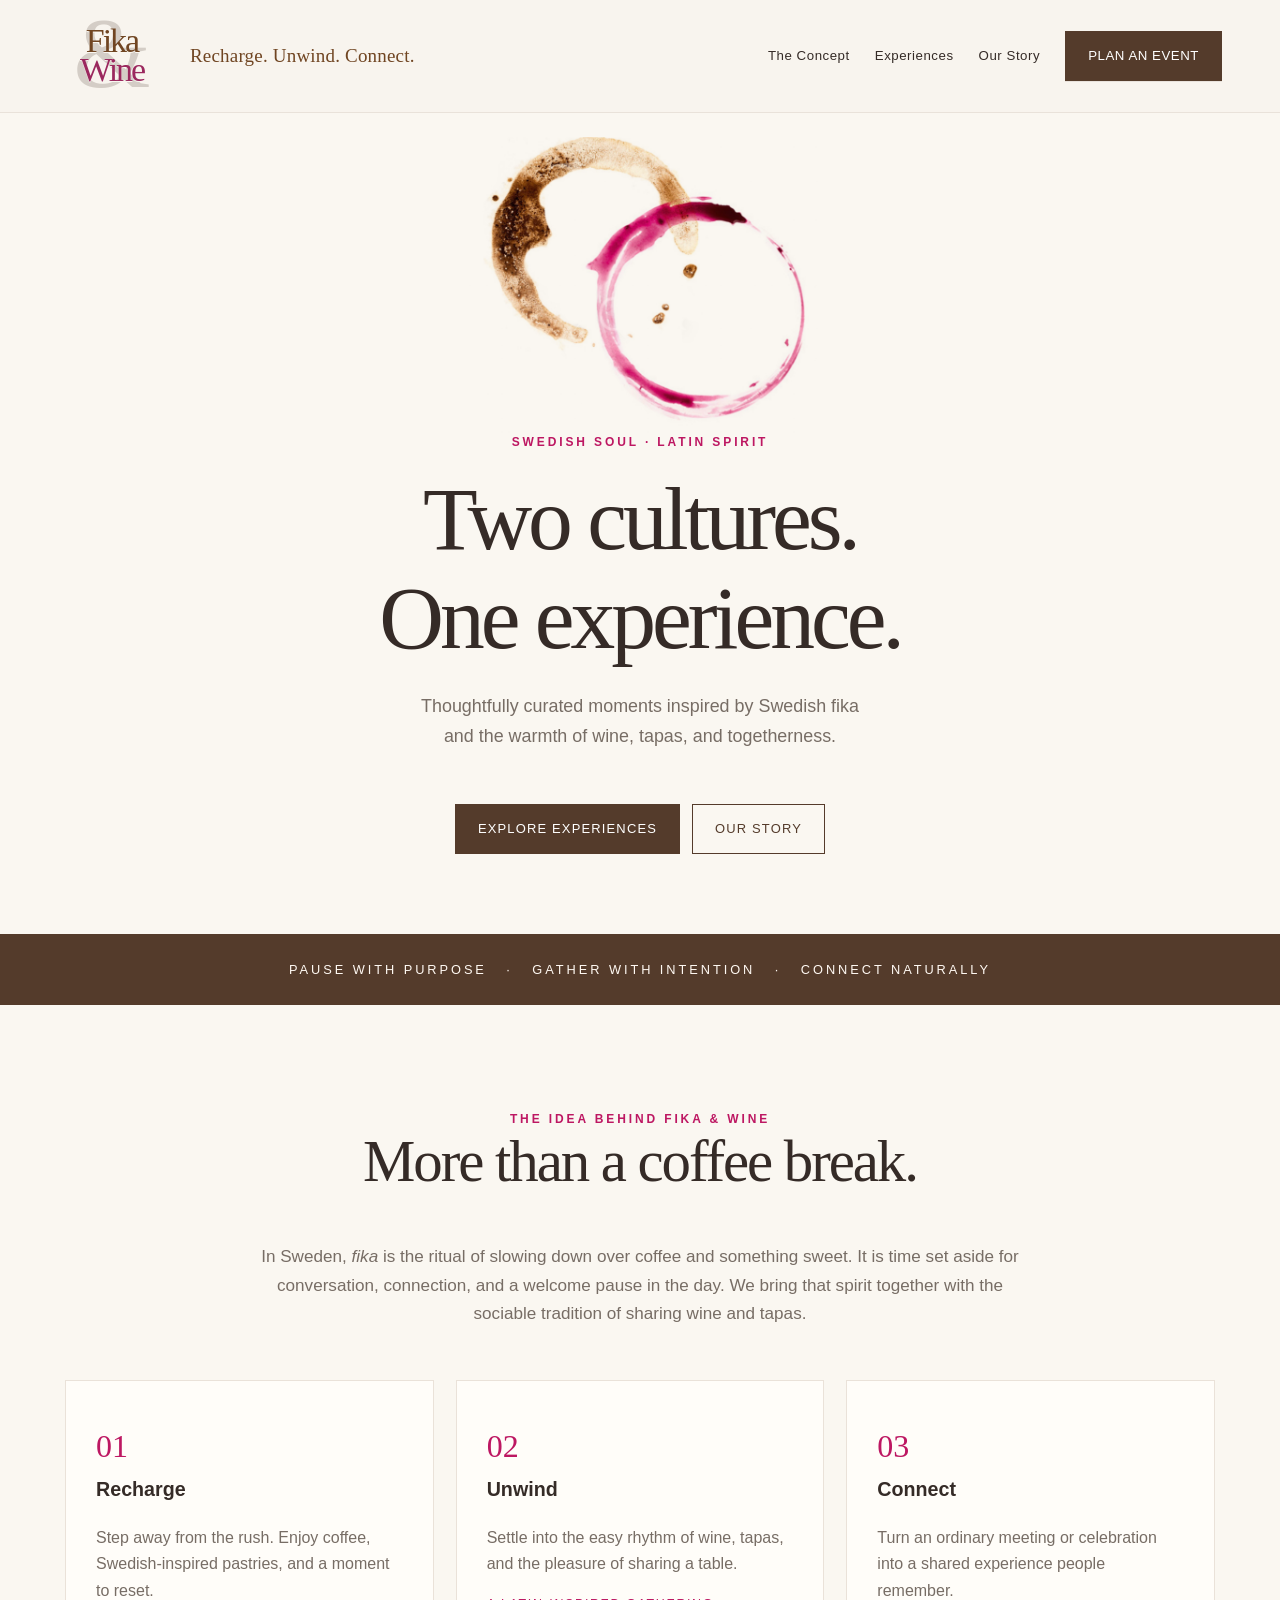
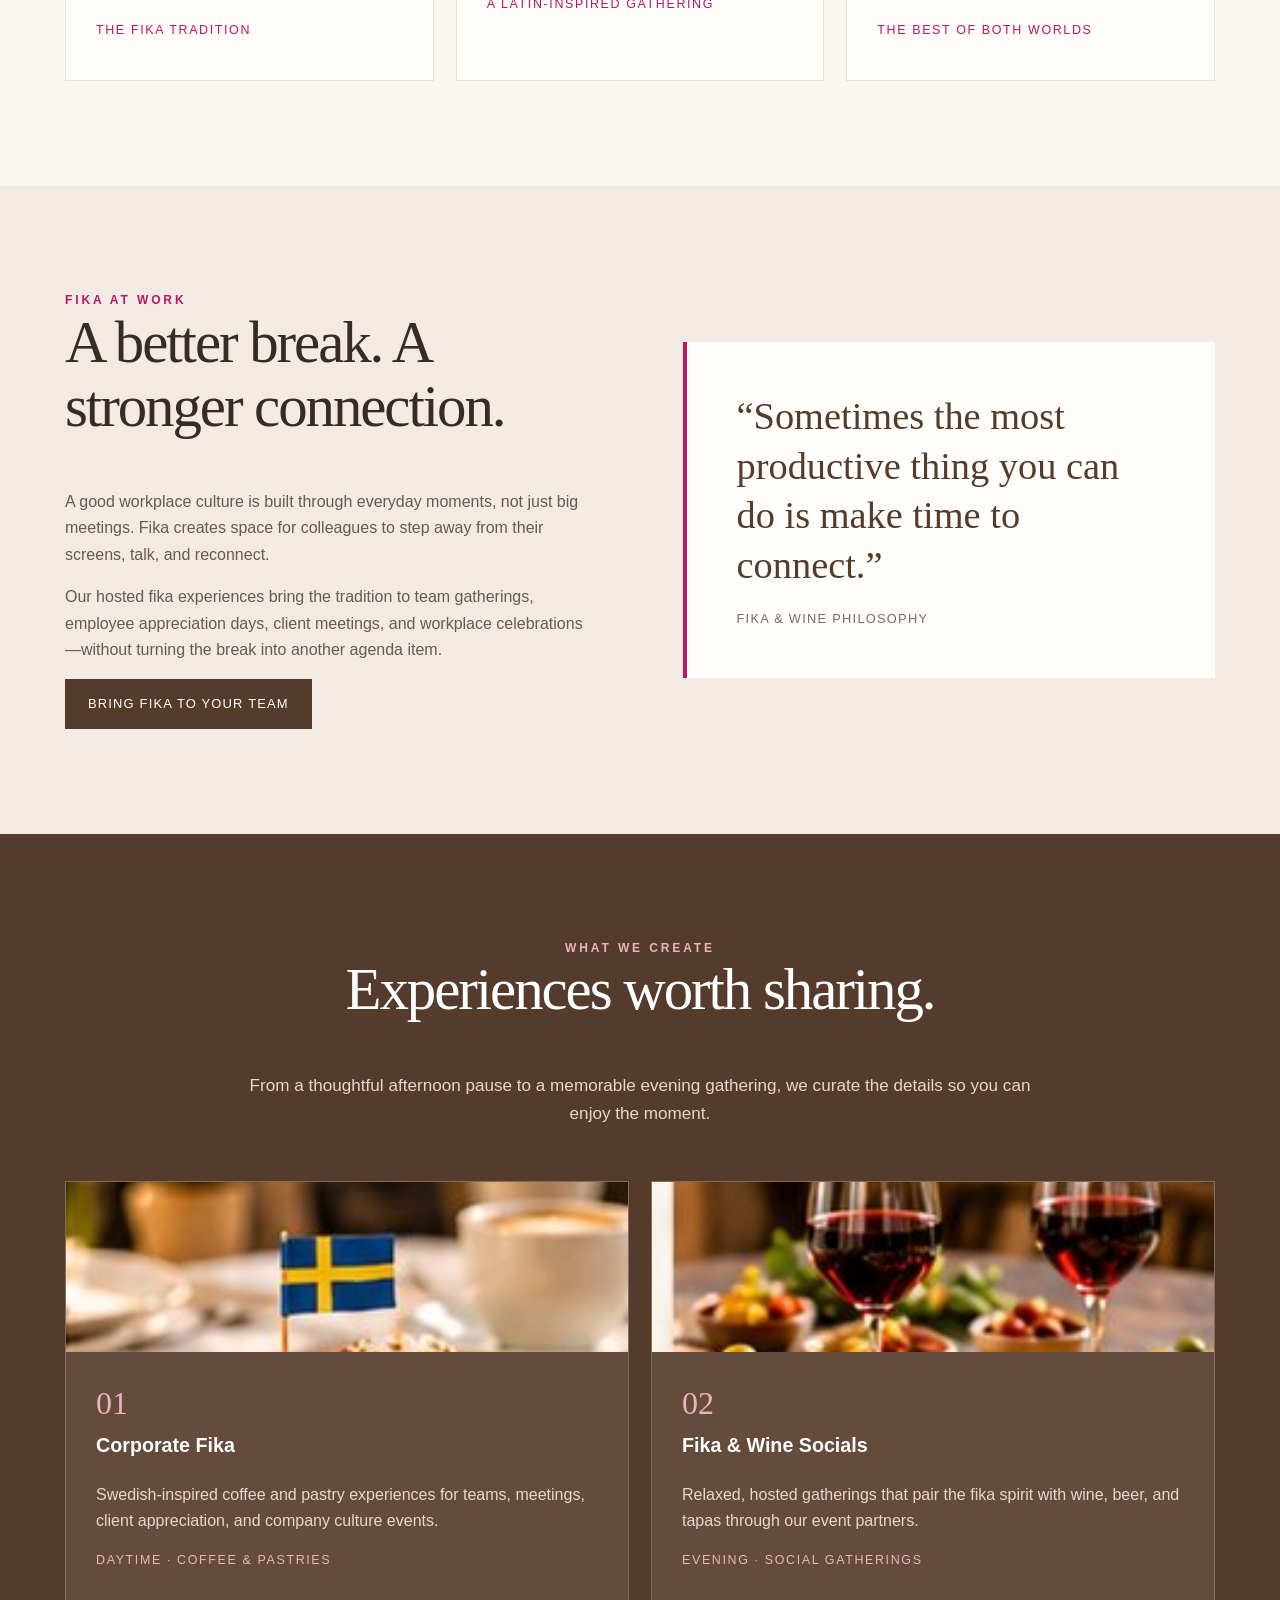
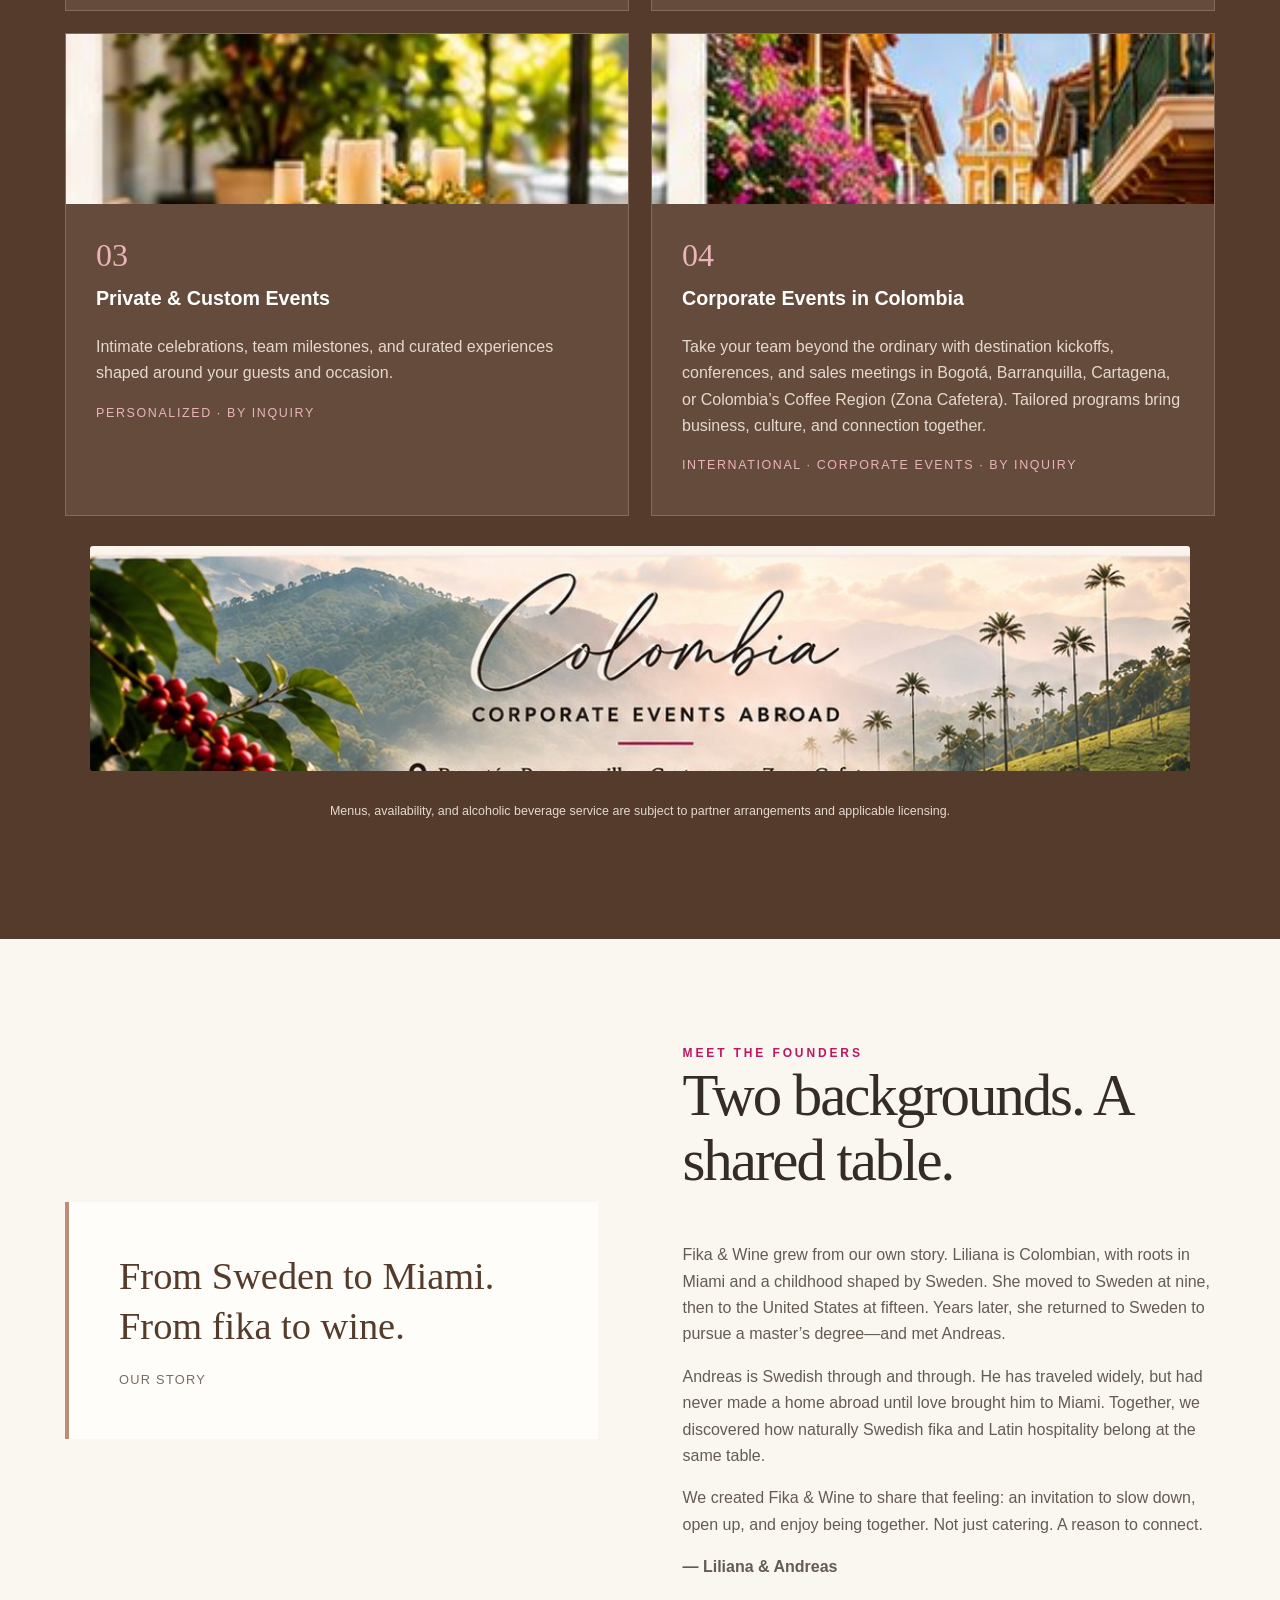
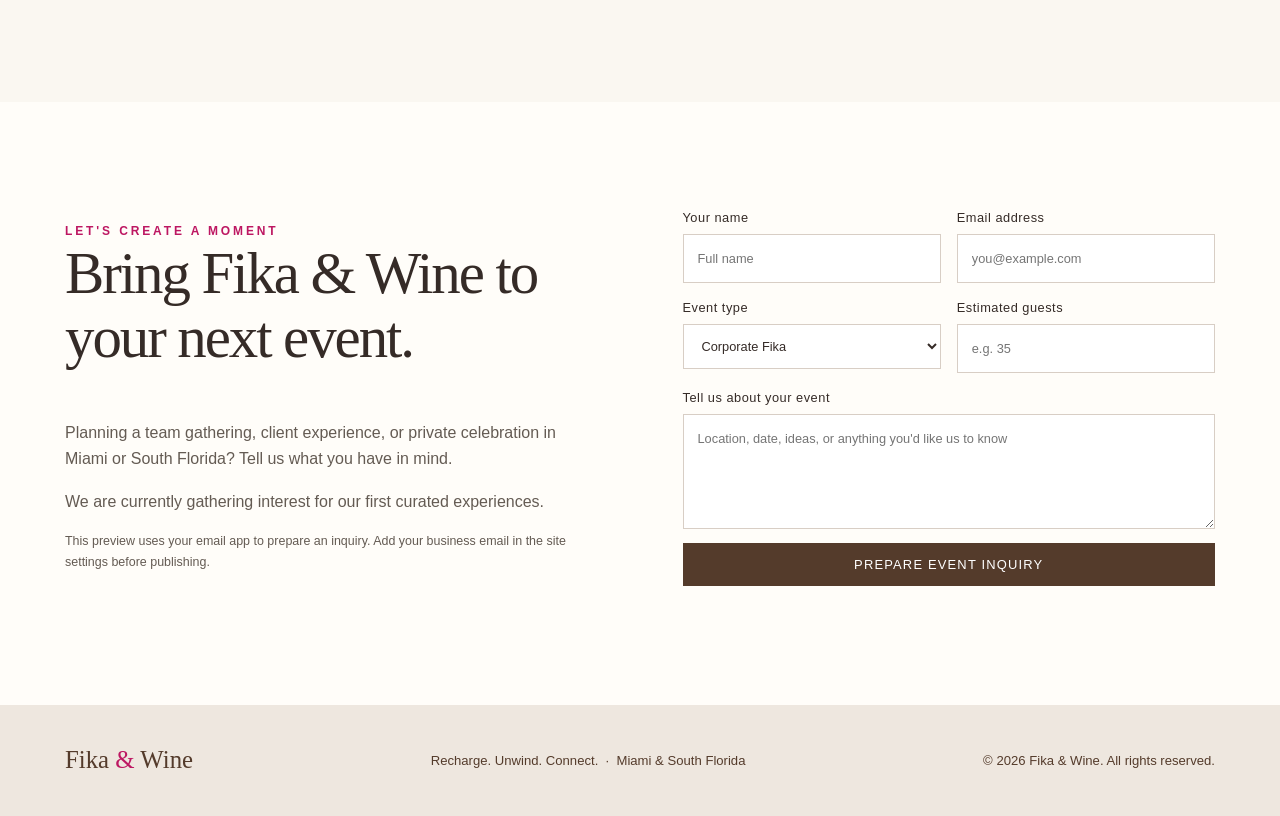
==== Fika_and_Wine.html @ 6bd0e17d "Original single-file pages as received index.html and Fika_and_Wine.html with CSS, JS and images emb" ====
<!DOCTYPE html>

<html lang="en"><head><meta charset="utf-8"/><meta content="width=device-width,initial-scale=1" name="viewport"/><meta content="Fika &amp; Wine creates Swedish-inspired fika breaks and wine &amp; tapas experiences for corporate and private events in South Florida." name="description"/><title>Fika &amp; Wine | Recharge. Unwind. Connect.</title><style>
:root{--cream:#faf7f1;--paper:#fffdf9;--brown:#543b2b;--ink:#352b27;--rose:#b44e69;--blush:#f3e4e1;--muted:#776d65}*{box-sizing:border-box}html{scroll-behavior:smooth;scroll-padding-top:105px}body{margin:0;background:var(--cream);color:var(--ink);font-family:Arial,Helvetica,sans-serif;line-height:1.65}h1,h2,h3,p{margin-top:0}h1,h2{font-family:Georgia,'Times New Roman',serif;font-weight:400;line-height:1.1}h1{font-size:clamp(3.2rem,7vw,6.5rem);letter-spacing:-.045em}h2{font-size:clamp(2.3rem,4.6vw,4rem);letter-spacing:-.035em}h3{font-size:1.23rem}a{color:inherit}header{position:sticky;top:0;z-index:20;background:rgba(250,247,241,.96);border-bottom:1px solid #e9e2da;backdrop-filter:blur(14px)}.nav{max-width:1220px;margin:auto;display:flex;align-items:center;justify-content:space-between;padding:16px 28px;gap:20px}.brand{font-family:Georgia,serif;font-size:1.55rem;text-decoration:none;color:var(--brown);white-space:nowrap}.brand span{color:var(--rose)}.brand img{display:block;width:180px;height:auto;max-height:80px;object-fit:contain}.links{display:flex;align-items:center;gap:25px}.links a{text-decoration:none;font-size:.83rem;letter-spacing:.04em}.btn{display:inline-block;background:var(--brown);color:white!important;padding:13px 22px;border:1px solid var(--brown);text-decoration:none;font-size:.81rem;letter-spacing:.09em;text-transform:uppercase;cursor:pointer}.btn:hover{background:var(--rose);border-color:var(--rose)}.btn.light{background:transparent;color:var(--brown)!important}.hero{max-width:1220px;min-height:660px;margin:auto;padding:65px 28px 80px;display:grid;grid-template-columns:1.06fr .94fr;align-items:center;gap:28px}.eyebrow{font-size:.75rem;letter-spacing:.24em;text-transform:uppercase;color:var(--rose);font-weight:700}.hero h1{margin:18px 0 25px}.hero p{max-width:460px;font-size:1.12rem;color:var(--muted)}.hero-actions{display:flex;gap:12px;flex-wrap:wrap;margin-top:35px}.art{position:relative;min-height:490px;display:flex;align-items:center;justify-content:center}.art:before{content:'';position:absolute;width:85%;height:84%;background:#f3ebe3;border-radius:48% 52% 49% 51%;transform:rotate(-13deg)}.art img{position:relative;width:100%;max-width:520px;height:auto;object-fit:contain;mix-blend-mode:multiply}.art-label{position:absolute;right:0;bottom:12px;background:var(--paper);padding:16px 25px;font-family:Georgia,serif;font-size:1.1rem;color:var(--brown);box-shadow:0 12px 35px #44332212}.strip{text-align:center;background:var(--brown);color:#fff9f3;padding:25px 20px;letter-spacing:.23em;text-transform:uppercase;font-size:.8rem}.section{padding:105px 28px}.container{max-width:1150px;margin:auto}.intro{text-align:center;max-width:790px;margin:0 auto 52px}.intro p{color:var(--muted);font-size:1.07rem}.grid3{display:grid;grid-template-columns:repeat(3,1fr);gap:22px}.card{background:var(--paper);padding:39px 30px;border:1px solid #eae2d9;min-height:300px}.number{font-family:Georgia,serif;color:var(--rose);font-size:2rem}.card p{color:var(--muted)}.card .small{font-size:.78rem;letter-spacing:.13em;text-transform:uppercase;color:var(--rose)}.soft{background:#f2eae3}.split{display:grid;grid-template-columns:1fr 1fr;gap:85px;align-items:center}.quote{background:var(--paper);border-left:4px solid var(--rose);padding:50px;font-family:Georgia,serif;font-size:clamp(1.6rem,3vw,2.5rem);line-height:1.3;color:var(--brown)}.quote small{display:block;font-family:Arial,sans-serif;font-size:.8rem;letter-spacing:.1em;text-transform:uppercase;color:var(--muted);margin-top:20px}.story p,.split p{color:#645b53}.experience{background:var(--brown);color:white}.experience .intro p{color:#e5d9cf}.experience .card{background:#654b3c;border-color:#856b5c;color:white}.experience .card p{color:#e5d9cf}.experience .number{color:#e9b4bb}.experience .small{color:#e9b4bb}.contact{background:var(--paper)}form{display:grid;gap:14px}label{font-size:.8rem;letter-spacing:.04em}input,select,textarea{display:block;width:100%;margin-top:6px;padding:13px 14px;border:1px solid #d8cec5;background:#fff;font:inherit;color:var(--ink)}textarea{min-height:115px;resize:vertical}.fields{display:grid;grid-template-columns:1fr 1fr;gap:16px}.note{font-size:.78rem;color:var(--muted)}footer{background:#eee7df;padding:35px 28px;color:var(--brown)}.foot{max-width:1150px;margin:auto;display:flex;justify-content:space-between;gap:20px;flex-wrap:wrap;align-items:center}footer p{margin:0;font-size:.82rem}#menu{display:none}@media(max-width:850px){.hero,.split{grid-template-columns:1fr}.hero{padding-top:55px}.art{min-height:320px}.art img{max-width:410px}.grid3{grid-template-columns:1fr}.links{display:none;position:absolute;left:0;right:0;top:100%;background:var(--cream);padding:24px;flex-direction:column;align-items:flex-start}.links.show{display:flex}#menu{display:block;background:none;border:0;font-size:1.4rem;color:var(--brown)}.section{padding:70px 24px}.split{gap:35px}.fields{grid-template-columns:1fr}.quote{padding:32px}.art-label{right:8px}}

:root{--rose:#bd1762;--blush:#f8e8ee}
.brand-name{font-family:Georgia,serif;font-size:clamp(1.25rem,2.2vw,1.65rem);font-weight:600;letter-spacing:-.03em;color:#5b3925}
.brand-amp{color:#bd1762}
.art{overflow:visible;min-height:0;padding:24px 0 42px}
.art:before{background:#f6eee7;opacity:.5;width:88%;height:75%}
.art img{width:100%;max-width:480px;height:auto;display:block;object-fit:contain;mix-blend-mode:multiply}
.art-label{bottom:0;right:4px}
.hero{overflow:visible}
@media(max-width:850px){.art{min-height:0;padding:20px 10px 55px}.art img{width:100%;max-width:420px}.art-label{bottom:5px}.hero{min-height:0}}

/* Logo artwork: always show the entire image, including its bottom edge. */
.hero .art{display:flex;flex-direction:column;align-items:center;justify-content:center;min-height:0;padding:18px 12px 25px;overflow:visible;gap:18px}
.hero .art::before{display:none}
.hero .art img{display:block;position:static;width:100%;max-width:480px;height:auto;max-height:none;object-fit:contain;object-position:center;mix-blend-mode:normal;flex-shrink:0}
.hero .art-label{position:static;right:auto;bottom:auto;align-self:center;box-shadow:none;background:transparent;padding:0 12px;text-align:center;max-width:100%}
@media(max-width:850px){.hero .art{padding:15px 6px 28px;gap:12px}.hero .art img{max-width:100%;height:auto}.hero{padding-bottom:50px}}

/* Header logo: text-based, always visible, never cropped */
.nav{min-height:98px}
a.brand{display:inline-flex;align-items:center;flex-shrink:0;line-height:1;overflow:visible}
.brand-mark{position:relative;display:flex;flex-direction:column;align-items:center;justify-content:center;width:125px;height:76px;isolation:isolate}
.brand .brand-big-amp{position:absolute;inset:-15px 0 auto;text-align:center;font:normal 99px/1 Georgia,serif;color:#c7c1b9;opacity:.7;z-index:-1}
.brand .brand-line{display:block;font:normal 35px/.84 Georgia,'Times New Roman',serif;letter-spacing:-.06em;text-shadow:0 1px 0 #faf7f1}
.brand .brand-fika{color:#694321}
.brand .brand-wine{color:#a82c66}
@media(max-width:600px){.nav{min-height:87px}.brand-mark{width:106px;height:65px}.brand .brand-line{font-size:30px}.brand .brand-big-amp{font-size:86px;top:-12px}}
/* Keep the full artwork visible next to the name in the header */
.brand{gap:10px!important}.header-rings{display:block!important;width:76px!important;height:68px!important;max-height:none!important;object-fit:contain!important;flex-shrink:0}.brand-mark{flex-shrink:0}
@media(max-width:600px){.brand{gap:5px!important}.header-rings{width:53px!important;height:54px!important}.brand-mark{width:91px!important}}
</style><style>
/* Centered branding and seamless ivory background */
header{background:#f8f4ee!important}
.nav{position:relative!important;display:flex!important;align-items:center!important;justify-content:center!important;min-height:112px!important;padding:12px 26px!important;background:#f8f4ee!important}
.nav .brand{position:relative!important;margin:0 auto!important;display:flex!important;align-items:center!important;justify-content:center!important;gap:12px!important;z-index:2}
.nav .header-rings{width:80px!important;height:80px!important;object-fit:contain!important;mix-blend-mode:multiply!important;border-radius:0!important}
.nav .brand-mark{width:112px!important;height:77px!important}
.nav .brand-line{font-size:34px!important}
.nav .brand-fika{color:#704522!important}
.nav .brand-wine{color:#9b285e!important}
.nav .brand-big-amp{color:#c5bdb5!important}
.nav .links{position:absolute!important;right:28px!important;top:50%!important;transform:translateY(-50%)!important}
@media(max-width:850px){.nav{min-height:104px!important;padding:12px!important}.nav .brand{margin:0 auto!important}.nav .links{right:8px!important}.nav .header-rings{width:65px!important;height:65px!important}.nav .brand-mark{width:96px!important;height:70px!important}.nav .brand-line{font-size:30px!important}}
</style><style>
/* Requested adjustment only: place hero logo at top and blend with page background. */
.hero{display:flex;flex-direction:column;align-items:center;justify-content:flex-start;text-align:center}
.hero .art{order:-1;width:100%;padding:0 12px 18px}
.hero .art img{max-width:360px;mix-blend-mode:multiply}
.hero>div:first-child{display:flex;flex-direction:column;align-items:center}
.hero .hero-actions{justify-content:center}
.hero .art-label{background:var(--cream)}
@media(max-width:850px){.hero .art img{max-width:300px}}
</style><style>/* Header title alignment only */
.nav{justify-content:space-between!important}
.nav .brand{margin:0!important;justify-content:flex-start!important}
.header-title-group{display:flex;align-items:center;gap:22px;min-width:0}
.header-tagline{font-family:Georgia,serif;color:#704522;font-size:clamp(14px,1.5vw,19px);white-space:nowrap;letter-spacing:.01em}
@media(max-width:850px){.nav .brand{margin:0!important}.header-title-group{gap:9px}.header-tagline{font-size:clamp(10px,2.4vw,15px);white-space:normal;line-height:1.25;max-width:145px}.nav .links{top:100%!important;right:0!important;transform:none!important}}
</style><style>/* Tighten hero after removing repeated tagline */
.hero{padding-top:24px!important;gap:0!important;min-height:0!important}
.hero .art{padding:0 12px 0!important;gap:0!important}
.hero>div:first-child .eyebrow{margin-top:0!important}
@media(max-width:850px){.hero{padding-top:18px!important;padding-bottom:40px!important}.hero .art{padding:0 8px 0!important}}
</style><style>
/* Four experience offerings, comfortably arranged across screen sizes */
.experience .grid3{grid-template-columns:repeat(2,minmax(0,1fr))}
@media(max-width:650px){.experience .grid3{grid-template-columns:1fr}}
</style><style>
/* Mobile navigation uses native HTML details, so it works without JavaScript. */
.mobile-menu{display:none;position:relative;z-index:100}
.mobile-menu summary{list-style:none;cursor:pointer;color:var(--brown);font-size:30px;line-height:1;padding:12px;user-select:none;-webkit-tap-highlight-color:transparent}
.mobile-menu summary::-webkit-details-marker{display:none}
.mobile-menu[open] summary{color:var(--rose)}
.mobile-menu-links{position:absolute;right:0;top:100%;width:min(82vw,310px);background:#f8f4ee;border:1px solid #e9e2da;box-shadow:0 12px 28px #352b2726;padding:12px 0;display:flex;flex-direction:column;z-index:110}
.mobile-menu-links a{display:block;padding:14px 22px;text-decoration:none;color:var(--brown);font-size:16px;line-height:1.35}
.mobile-menu-links a:active,.mobile-menu-links a:hover{background:#f3e4e1}
@media(max-width:850px){.mobile-menu{display:block;margin-left:auto}.nav .links{display:none!important}.nav{justify-content:space-between!important}.header-title-group{margin:0!important;min-width:0}.mobile-menu-links{right:0}}
</style><style id="mobile-navigation-final-fix">
@media(max-width:850px){
 header,header .nav{overflow:visible!important}
 header .nav{position:relative!important;display:flex!important;justify-content:space-between!important;align-items:center!important;gap:8px!important}
 header .header-title-group{flex:1 1 auto!important;min-width:0!important;margin:0!important}
 header .mobile-menu{display:block!important;position:static!important;flex:0 0 auto!important;margin-left:auto!important;z-index:9999!important}
 header .mobile-menu>summary{display:flex!important;align-items:center!important;justify-content:center!important;min-width:48px!important;min-height:48px!important;cursor:pointer!important;touch-action:manipulation!important}
 header .mobile-menu[open]>.mobile-menu-links{display:flex!important;visibility:visible!important;opacity:1!important;pointer-events:auto!important}
 header .mobile-menu:not([open])>.mobile-menu-links{display:none!important}
 header .mobile-menu-links{position:absolute!important;top:100%!important;right:8px!important;left:auto!important;transform:none!important;max-height:75vh!important;overflow-y:auto!important;background:#f8f4ee!important;z-index:99999!important}
 header .nav .links{display:none!important}
}
@media(min-width:851px){header .mobile-menu{display:none!important}}
</style><style>
/* Additional editorial photography, preserving the original layout and content */
#experiences .card{overflow:hidden;padding-top:0}
#experiences .experience-photo{display:block;width:calc(100% + 60px);max-width:none;height:170px;object-fit:cover;margin:0 -30px 25px}
#experiences .colombia-visual{margin:30px auto 0;overflow:hidden;border-radius:3px;max-width:1100px;height:225px}
#experiences .colombia-visual img{width:100%;height:100%;object-fit:cover;object-position:center 50%;display:block}
@media(max-width:850px){#experiences .experience-photo{height:210px}#experiences .colombia-visual{height:170px}}
</style><style>
/* Hash-target menu: selecting any section automatically hides menu, even with JS disabled. */
.mobile-nav-shell{display:none}
@media(max-width:850px){
.mobile-nav-shell{display:block;margin-left:auto;position:relative;z-index:100}
.mobile-nav-trigger{display:block;font-size:30px;color:#543b2b;text-decoration:none;padding:10px 12px;line-height:1}
.mobile-nav-panel{display:none;position:absolute;right:-12px;top:100%;width:min(320px,calc(100vw - 24px));background:#f8f4ee;border:1px solid #e9e2da;box-shadow:0 12px 25px #352b2726;padding:16px 22px;flex-direction:column;gap:16px;z-index:101}
.mobile-nav-panel:target{display:flex}
.mobile-nav-panel a{display:block;text-decoration:none;color:#543b2b;font-size:16px;padding:7px 0}
.mobile-nav-panel .mobile-nav-close{align-self:flex-end;font-size:30px;padding:0 5px;line-height:1}
}
</style></head><body><header><nav class="nav"><div class="header-title-group"><a aria-label="Fika and Wine home" class="brand" href="#home"><span aria-hidden="true" class="brand-mark"><span class="brand-big-amp">&amp;</span><span class="brand-line brand-fika">Fika</span><span class="brand-line brand-wine">Wine</span></span></a><span class="header-tagline">Recharge. Unwind. Connect.</span></div><div class="mobile-nav-shell"><a class="mobile-nav-trigger" href="#mobile-nav" aria-label="Open navigation menu">☰</a><div class="mobile-nav-panel" id="mobile-nav"><a class="mobile-nav-close" href="#home" aria-label="Close navigation">×</a><a href="#concept">The Concept</a><a href="#experiences">Experiences</a><a href="#story">Our Story</a><a href="#contact">Plan an Event</a></div></div><div class="links" id="links"><a href="#concept">The Concept</a><a href="#experiences">Experiences</a><a href="#story">Our Story</a><a class="btn" href="#contact">Plan an Event</a></div></nav></header>
<main><section class="hero" id="home"><div><div class="eyebrow">Swedish soul · Latin spirit</div><h1>Two cultures.<br/>One experience.</h1><p>Thoughtfully curated moments inspired by Swedish fika and the warmth of wine, tapas, and togetherness.</p><div class="hero-actions"><a class="btn" href="#experiences">Explore Experiences</a><a class="btn light" href="#story">Our Story</a></div></div><div class="art"><img alt="Original Fika &amp; Wine coffee and wine rings" src="[data-uri]"/></div></section>
<div class="strip">Pause with purpose   ·   Gather with intention   ·   Connect naturally</div>
<section class="section" id="concept"><div class="container"><div class="intro"><div class="eyebrow">The idea behind Fika &amp; Wine</div><h2>More than a coffee break.</h2><p>In Sweden, <em>fika</em> is the ritual of slowing down over coffee and something sweet. It is time set aside for conversation, connection, and a welcome pause in the day. We bring that spirit together with the sociable tradition of sharing wine and tapas.</p></div><div class="grid3"><article class="card"><div class="number">01</div><h3>Recharge</h3><p>Step away from the rush. Enjoy coffee, Swedish-inspired pastries, and a moment to reset.</p><div class="small">The fika tradition</div></article><article class="card"><div class="number">02</div><h3>Unwind</h3><p>Settle into the easy rhythm of wine, tapas, and the pleasure of sharing a table.</p><div class="small">A Latin-inspired gathering</div></article><article class="card"><div class="number">03</div><h3>Connect</h3><p>Turn an ordinary meeting or celebration into a shared experience people remember.</p><div class="small">The best of both worlds</div></article></div></div></section>
<section class="section soft" id="why-fika"><div class="container split"><div><div class="eyebrow">Fika at work</div><h2>A better break. A stronger connection.</h2><p>A good workplace culture is built through everyday moments, not just big meetings. Fika creates space for colleagues to step away from their screens, talk, and reconnect.</p><p>Our hosted fika experiences bring the tradition to team gatherings, employee appreciation days, client meetings, and workplace celebrations—without turning the break into another agenda item.</p><a class="btn" href="#contact">Bring Fika to Your Team</a></div><div class="quote">“Sometimes the most productive thing you can do is make time to connect.”<small>Fika &amp; Wine philosophy</small></div></div></section>
<section class="section experience" id="experiences"><div class="container"><div class="intro"><div class="eyebrow" style="color:#e9b4bb">What we create</div><h2>Experiences worth sharing.</h2><p>From a thoughtful afternoon pause to a memorable evening gathering, we curate the details so you can enjoy the moment.</p></div><div class="grid3"><article class="card"><img alt="Swedish fika pastries and coffee" class="experience-photo" loading="lazy" src="[data-uri]"/><div class="number">01</div><h3>Corporate Fika</h3><p>Swedish-inspired coffee and pastry experiences for teams, meetings, client appreciation, and company culture events.</p><div class="small">Daytime · Coffee &amp; pastries</div></article><article class="card"><img alt="Wine and tapas gathering" class="experience-photo" loading="lazy" src="[data-uri]"/><div class="number">02</div><h3>Fika &amp; Wine Socials</h3><p>Relaxed, hosted gatherings that pair the fika spirit with wine, beer, and tapas through our event partners.</p><div class="small">Evening · Social gatherings</div></article><article class="card"><img alt="Elegant corporate meeting table" class="experience-photo" loading="lazy" src="[data-uri]"/><div class="number">03</div><h3>Private &amp; Custom Events</h3><p>Intimate celebrations, team milestones, and curated experiences shaped around your guests and occasion.</p><div class="small">Personalized · By inquiry</div></article><article class="card"><img alt="Colorful Cartagena streets in Colombia" class="experience-photo" loading="lazy" src="[data-uri]"/><div class="number">04</div><h3>Corporate Events in Colombia</h3><p>Take your team beyond the ordinary with destination kickoffs, conferences, and sales meetings in Bogotá, Barranquilla, Cartagena, or Colombia’s Coffee Region (Zona Cafetera). Tailored programs bring business, culture, and connection together.</p><div class="small">International · Corporate events · By inquiry</div></article></div><div class="colombia-visual"><img alt="Green mountains and coffee plants in Colombia" loading="lazy" src="[data-uri]"/></div><p class="note" style="text-align:center;color:#e5d9cf;margin-top:30px">Menus, availability, and alcoholic beverage service are subject to partner arrangements and applicable licensing.</p></div></section>
<section class="section story" id="story"><div class="container split"><div class="quote" style="border-color:#bd8e75">From Sweden to Miami.<br/>From fika to wine.<small>Our story</small></div><div><div class="eyebrow">Meet the founders</div><h2>Two backgrounds. A shared table.</h2><p>Fika &amp; Wine grew from our own story. Liliana is Colombian, with roots in Miami and a childhood shaped by Sweden. She moved to Sweden at nine, then to the United States at fifteen. Years later, she returned to Sweden to pursue a master’s degree—and met Andreas.</p><p>Andreas is Swedish through and through. He has traveled widely, but had never made a home abroad until love brought him to Miami. Together, we discovered how naturally Swedish fika and Latin hospitality belong at the same table.</p><p>We created Fika &amp; Wine to share that feeling: an invitation to slow down, open up, and enjoy being together. Not just catering. A reason to connect.</p><p><strong>— Liliana &amp; Andreas</strong></p></div></div></section>
<section class="section contact" id="contact"><div class="container split"><div><div class="eyebrow">Let's create a moment</div><h2>Bring Fika &amp; Wine to your next event.</h2><p>Planning a team gathering, client experience, or private celebration in Miami or South Florida? Tell us what you have in mind.</p><p>We are currently gathering interest for our first curated experiences.</p><p class="note">This preview uses your email app to prepare an inquiry. Add your business email in the site settings before publishing.</p></div><form id="inquiry"><div class="fields"><label>Your name<input name="name" placeholder="Full name" required=""/></label><label>Email address<input name="email" placeholder="you@example.com" required="" type="email"/></label></div><div class="fields"><label>Event type<select name="type"><option>Corporate Fika</option><option>Fika &amp; Wine Social</option><option>Private Event</option><option>Something Else</option></select></label><label>Estimated guests<input min="1" name="guests" placeholder="e.g. 35" type="number"/></label></div><label>Tell us about your event<textarea name="details" placeholder="Location, date, ideas, or anything you'd like us to know"></textarea></label><button class="btn" type="submit">Prepare Event Inquiry</button><div aria-live="polite" class="note" id="form-note"></div></form></div></section></main>
<footer><div class="foot"><div class="brand">Fika <span>&amp;</span> Wine</div><p>Recharge. Unwind. Connect.  ·  Miami &amp; South Florida</p><p>© <span id="year"></span> Fika &amp; Wine. All rights reserved.</p></div></footer>
<script>document.getElementById('year').textContent=new Date().getFullYear();document.getElementById('inquiry').addEventListener('submit',function(e){e.preventDefault();const d=new FormData(this);const subject='Fika & Wine event inquiry — '+d.get('type');const body=`Name: ${d.get('name')}\nEmail: ${d.get('email')}\nEvent: ${d.get('type')}\nGuests: ${d.get('guests')}\n\n${d.get('details')}`;const businessEmail='YOUR_EMAIL@example.com';if(businessEmail.startsWith('YOUR_')){document.getElementById('form-note').textContent='Preview mode: business email not yet configured. Your message is ready to copy below.';const out=document.createElement('textarea');out.value='Subject: '+subject+'\n'+body;out.readOnly=true;out.setAttribute('aria-label','Copy inquiry');this.appendChild(out);out.select();return;}location.href='mailto:'+businessEmail+'?subject='+encodeURIComponent(subject)+'&body='+encodeURIComponent(body)});(function(){
 const menu=document.querySelector('.mobile-menu');
 if(!menu)return;
 const closeMenu=()=>{menu.removeAttribute('open');};
 menu.querySelectorAll('.mobile-menu-links a').forEach(link=>{
   link.addEventListener('click',closeMenu);
   link.addEventListener('touchend',()=>{setTimeout(closeMenu,0)},{passive:true});
 });
 document.addEventListener('click',event=>{if(!menu.contains(event.target))closeMenu();});
 document.addEventListener('keydown',event=>{if(event.key==='Escape')closeMenu();});
 window.addEventListener('hashchange',closeMenu);
 window.addEventListener('pageshow',closeMenu);
})();</script></body></html>
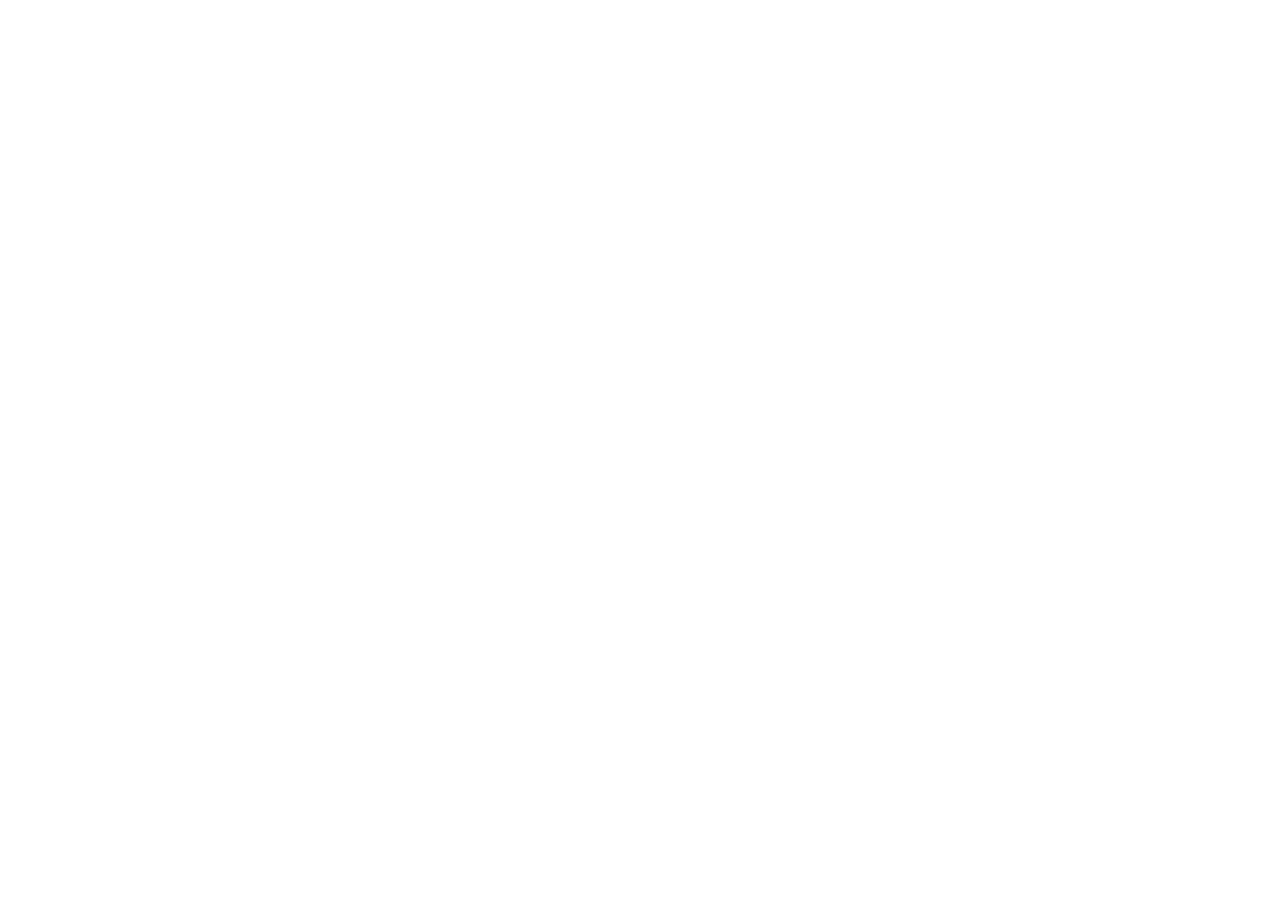
==== commit 6045aa0f: "Fika & Wine moves to fikaandwine.com Fika_and_Wine.html becomes a forwarding page to https://fikaand" ====
--- a/Fika_and_Wine.html
+++ b/Fika_and_Wine.html
@@ -1,134 +1,16 @@
 <!DOCTYPE html>
-
-<html lang="en"><head><meta charset="utf-8"/><meta content="width=device-width,initial-scale=1" name="viewport"/><meta content="Fika &amp; Wine creates Swedish-inspired fika breaks and wine &amp; tapas experiences for corporate and private events in South Florida." name="description"/><title>Fika &amp; Wine | Recharge. Unwind. Connect.</title><style>
-:root{--cream:#faf7f1;--paper:#fffdf9;--brown:#543b2b;--ink:#352b27;--rose:#b44e69;--blush:#f3e4e1;--muted:#776d65}*{box-sizing:border-box}html{scroll-behavior:smooth;scroll-padding-top:105px}body{margin:0;background:var(--cream);color:var(--ink);font-family:Arial,Helvetica,sans-serif;line-height:1.65}h1,h2,h3,p{margin-top:0}h1,h2{font-family:Georgia,'Times New Roman',serif;font-weight:400;line-height:1.1}h1{font-size:clamp(3.2rem,7vw,6.5rem);letter-spacing:-.045em}h2{font-size:clamp(2.3rem,4.6vw,4rem);letter-spacing:-.035em}h3{font-size:1.23rem}a{color:inherit}header{position:sticky;top:0;z-index:20;background:rgba(250,247,241,.96);border-bottom:1px solid #e9e2da;backdrop-filter:blur(14px)}.nav{max-width:1220px;margin:auto;display:flex;align-items:center;justify-content:space-between;padding:16px 28px;gap:20px}.brand{font-family:Georgia,serif;font-size:1.55rem;text-decoration:none;color:var(--brown);white-space:nowrap}.brand span{color:var(--rose)}.brand img{display:block;width:180px;height:auto;max-height:80px;object-fit:contain}.links{display:flex;align-items:center;gap:25px}.links a{text-decoration:none;font-size:.83rem;letter-spacing:.04em}.btn{display:inline-block;background:var(--brown);color:white!important;padding:13px 22px;border:1px solid var(--brown);text-decoration:none;font-size:.81rem;letter-spacing:.09em;text-transform:uppercase;cursor:pointer}.btn:hover{background:var(--rose);border-color:var(--rose)}.btn.light{background:transparent;color:var(--brown)!important}.hero{max-width:1220px;min-height:660px;margin:auto;padding:65px 28px 80px;display:grid;grid-template-columns:1.06fr .94fr;align-items:center;gap:28px}.eyebrow{font-size:.75rem;letter-spacing:.24em;text-transform:uppercase;color:var(--rose);font-weight:700}.hero h1{margin:18px 0 25px}.hero p{max-width:460px;font-size:1.12rem;color:var(--muted)}.hero-actions{display:flex;gap:12px;flex-wrap:wrap;margin-top:35px}.art{position:relative;min-height:490px;display:flex;align-items:center;justify-content:center}.art:before{content:'';position:absolute;width:85%;height:84%;background:#f3ebe3;border-radius:48% 52% 49% 51%;transform:rotate(-13deg)}.art img{position:relative;width:100%;max-width:520px;height:auto;object-fit:contain;mix-blend-mode:multiply}.art-label{position:absolute;right:0;bottom:12px;background:var(--paper);padding:16px 25px;font-family:Georgia,serif;font-size:1.1rem;color:var(--brown);box-shadow:0 12px 35px #44332212}.strip{text-align:center;background:var(--brown);color:#fff9f3;padding:25px 20px;letter-spacing:.23em;text-transform:uppercase;font-size:.8rem}.section{padding:105px 28px}.container{max-width:1150px;margin:auto}.intro{text-align:center;max-width:790px;margin:0 auto 52px}.intro p{color:var(--muted);font-size:1.07rem}.grid3{display:grid;grid-template-columns:repeat(3,1fr);gap:22px}.card{background:var(--paper);padding:39px 30px;border:1px solid #eae2d9;min-height:300px}.number{font-family:Georgia,serif;color:var(--rose);font-size:2rem}.card p{color:var(--muted)}.card .small{font-size:.78rem;letter-spacing:.13em;text-transform:uppercase;color:var(--rose)}.soft{background:#f2eae3}.split{display:grid;grid-template-columns:1fr 1fr;gap:85px;align-items:center}.quote{background:var(--paper);border-left:4px solid var(--rose);padding:50px;font-family:Georgia,serif;font-size:clamp(1.6rem,3vw,2.5rem);line-height:1.3;color:var(--brown)}.quote small{display:block;font-family:Arial,sans-serif;font-size:.8rem;letter-spacing:.1em;text-transform:uppercase;color:var(--muted);margin-top:20px}.story p,.split p{color:#645b53}.experience{background:var(--brown);color:white}.experience .intro p{color:#e5d9cf}.experience .card{background:#654b3c;border-color:#856b5c;color:white}.experience .card p{color:#e5d9cf}.experience .number{color:#e9b4bb}.experience .small{color:#e9b4bb}.contact{background:var(--paper)}form{display:grid;gap:14px}label{font-size:.8rem;letter-spacing:.04em}input,select,textarea{display:block;width:100%;margin-top:6px;padding:13px 14px;border:1px solid #d8cec5;background:#fff;font:inherit;color:var(--ink)}textarea{min-height:115px;resize:vertical}.fields{display:grid;grid-template-columns:1fr 1fr;gap:16px}.note{font-size:.78rem;color:var(--muted)}footer{background:#eee7df;padding:35px 28px;color:var(--brown)}.foot{max-width:1150px;margin:auto;display:flex;justify-content:space-between;gap:20px;flex-wrap:wrap;align-items:center}footer p{margin:0;font-size:.82rem}#menu{display:none}@media(max-width:850px){.hero,.split{grid-template-columns:1fr}.hero{padding-top:55px}.art{min-height:320px}.art img{max-width:410px}.grid3{grid-template-columns:1fr}.links{display:none;position:absolute;left:0;right:0;top:100%;background:var(--cream);padding:24px;flex-direction:column;align-items:flex-start}.links.show{display:flex}#menu{display:block;background:none;border:0;font-size:1.4rem;color:var(--brown)}.section{padding:70px 24px}.split{gap:35px}.fields{grid-template-columns:1fr}.quote{padding:32px}.art-label{right:8px}}
-
-:root{--rose:#bd1762;--blush:#f8e8ee}
-.brand-name{font-family:Georgia,serif;font-size:clamp(1.25rem,2.2vw,1.65rem);font-weight:600;letter-spacing:-.03em;color:#5b3925}
-.brand-amp{color:#bd1762}
-.art{overflow:visible;min-height:0;padding:24px 0 42px}
-.art:before{background:#f6eee7;opacity:.5;width:88%;height:75%}
-.art img{width:100%;max-width:480px;height:auto;display:block;object-fit:contain;mix-blend-mode:multiply}
-.art-label{bottom:0;right:4px}
-.hero{overflow:visible}
-@media(max-width:850px){.art{min-height:0;padding:20px 10px 55px}.art img{width:100%;max-width:420px}.art-label{bottom:5px}.hero{min-height:0}}
-
-/* Logo artwork: always show the entire image, including its bottom edge. */
-.hero .art{display:flex;flex-direction:column;align-items:center;justify-content:center;min-height:0;padding:18px 12px 25px;overflow:visible;gap:18px}
-.hero .art::before{display:none}
-.hero .art img{display:block;position:static;width:100%;max-width:480px;height:auto;max-height:none;object-fit:contain;object-position:center;mix-blend-mode:normal;flex-shrink:0}
-.hero .art-label{position:static;right:auto;bottom:auto;align-self:center;box-shadow:none;background:transparent;padding:0 12px;text-align:center;max-width:100%}
-@media(max-width:850px){.hero .art{padding:15px 6px 28px;gap:12px}.hero .art img{max-width:100%;height:auto}.hero{padding-bottom:50px}}
-
-/* Header logo: text-based, always visible, never cropped */
-.nav{min-height:98px}
-a.brand{display:inline-flex;align-items:center;flex-shrink:0;line-height:1;overflow:visible}
-.brand-mark{position:relative;display:flex;flex-direction:column;align-items:center;justify-content:center;width:125px;height:76px;isolation:isolate}
-.brand .brand-big-amp{position:absolute;inset:-15px 0 auto;text-align:center;font:normal 99px/1 Georgia,serif;color:#c7c1b9;opacity:.7;z-index:-1}
-.brand .brand-line{display:block;font:normal 35px/.84 Georgia,'Times New Roman',serif;letter-spacing:-.06em;text-shadow:0 1px 0 #faf7f1}
-.brand .brand-fika{color:#694321}
-.brand .brand-wine{color:#a82c66}
-@media(max-width:600px){.nav{min-height:87px}.brand-mark{width:106px;height:65px}.brand .brand-line{font-size:30px}.brand .brand-big-amp{font-size:86px;top:-12px}}
-/* Keep the full artwork visible next to the name in the header */
-.brand{gap:10px!important}.header-rings{display:block!important;width:76px!important;height:68px!important;max-height:none!important;object-fit:contain!important;flex-shrink:0}.brand-mark{flex-shrink:0}
-@media(max-width:600px){.brand{gap:5px!important}.header-rings{width:53px!important;height:54px!important}.brand-mark{width:91px!important}}
-</style><style>
-/* Centered branding and seamless ivory background */
-header{background:#f8f4ee!important}
-.nav{position:relative!important;display:flex!important;align-items:center!important;justify-content:center!important;min-height:112px!important;padding:12px 26px!important;background:#f8f4ee!important}
-.nav .brand{position:relative!important;margin:0 auto!important;display:flex!important;align-items:center!important;justify-content:center!important;gap:12px!important;z-index:2}
-.nav .header-rings{width:80px!important;height:80px!important;object-fit:contain!important;mix-blend-mode:multiply!important;border-radius:0!important}
-.nav .brand-mark{width:112px!important;height:77px!important}
-.nav .brand-line{font-size:34px!important}
-.nav .brand-fika{color:#704522!important}
-.nav .brand-wine{color:#9b285e!important}
-.nav .brand-big-amp{color:#c5bdb5!important}
-.nav .links{position:absolute!important;right:28px!important;top:50%!important;transform:translateY(-50%)!important}
-@media(max-width:850px){.nav{min-height:104px!important;padding:12px!important}.nav .brand{margin:0 auto!important}.nav .links{right:8px!important}.nav .header-rings{width:65px!important;height:65px!important}.nav .brand-mark{width:96px!important;height:70px!important}.nav .brand-line{font-size:30px!important}}
-</style><style>
-/* Requested adjustment only: place hero logo at top and blend with page background. */
-.hero{display:flex;flex-direction:column;align-items:center;justify-content:flex-start;text-align:center}
-.hero .art{order:-1;width:100%;padding:0 12px 18px}
-.hero .art img{max-width:360px;mix-blend-mode:multiply}
-.hero>div:first-child{display:flex;flex-direction:column;align-items:center}
-.hero .hero-actions{justify-content:center}
-.hero .art-label{background:var(--cream)}
-@media(max-width:850px){.hero .art img{max-width:300px}}
-</style><style>/* Header title alignment only */
-.nav{justify-content:space-between!important}
-.nav .brand{margin:0!important;justify-content:flex-start!important}
-.header-title-group{display:flex;align-items:center;gap:22px;min-width:0}
-.header-tagline{font-family:Georgia,serif;color:#704522;font-size:clamp(14px,1.5vw,19px);white-space:nowrap;letter-spacing:.01em}
-@media(max-width:850px){.nav .brand{margin:0!important}.header-title-group{gap:9px}.header-tagline{font-size:clamp(10px,2.4vw,15px);white-space:normal;line-height:1.25;max-width:145px}.nav .links{top:100%!important;right:0!important;transform:none!important}}
-</style><style>/* Tighten hero after removing repeated tagline */
-.hero{padding-top:24px!important;gap:0!important;min-height:0!important}
-.hero .art{padding:0 12px 0!important;gap:0!important}
-.hero>div:first-child .eyebrow{margin-top:0!important}
-@media(max-width:850px){.hero{padding-top:18px!important;padding-bottom:40px!important}.hero .art{padding:0 8px 0!important}}
-</style><style>
-/* Four experience offerings, comfortably arranged across screen sizes */
-.experience .grid3{grid-template-columns:repeat(2,minmax(0,1fr))}
-@media(max-width:650px){.experience .grid3{grid-template-columns:1fr}}
-</style><style>
-/* Mobile navigation uses native HTML details, so it works without JavaScript. */
-.mobile-menu{display:none;position:relative;z-index:100}
-.mobile-menu summary{list-style:none;cursor:pointer;color:var(--brown);font-size:30px;line-height:1;padding:12px;user-select:none;-webkit-tap-highlight-color:transparent}
-.mobile-menu summary::-webkit-details-marker{display:none}
-.mobile-menu[open] summary{color:var(--rose)}
-.mobile-menu-links{position:absolute;right:0;top:100%;width:min(82vw,310px);background:#f8f4ee;border:1px solid #e9e2da;box-shadow:0 12px 28px #352b2726;padding:12px 0;display:flex;flex-direction:column;z-index:110}
-.mobile-menu-links a{display:block;padding:14px 22px;text-decoration:none;color:var(--brown);font-size:16px;line-height:1.35}
-.mobile-menu-links a:active,.mobile-menu-links a:hover{background:#f3e4e1}
-@media(max-width:850px){.mobile-menu{display:block;margin-left:auto}.nav .links{display:none!important}.nav{justify-content:space-between!important}.header-title-group{margin:0!important;min-width:0}.mobile-menu-links{right:0}}
-</style><style id="mobile-navigation-final-fix">
-@media(max-width:850px){
- header,header .nav{overflow:visible!important}
- header .nav{position:relative!important;display:flex!important;justify-content:space-between!important;align-items:center!important;gap:8px!important}
- header .header-title-group{flex:1 1 auto!important;min-width:0!important;margin:0!important}
- header .mobile-menu{display:block!important;position:static!important;flex:0 0 auto!important;margin-left:auto!important;z-index:9999!important}
- header .mobile-menu>summary{display:flex!important;align-items:center!important;justify-content:center!important;min-width:48px!important;min-height:48px!important;cursor:pointer!important;touch-action:manipulation!important}
- header .mobile-menu[open]>.mobile-menu-links{display:flex!important;visibility:visible!important;opacity:1!important;pointer-events:auto!important}
- header .mobile-menu:not([open])>.mobile-menu-links{display:none!important}
- header .mobile-menu-links{position:absolute!important;top:100%!important;right:8px!important;left:auto!important;transform:none!important;max-height:75vh!important;overflow-y:auto!important;background:#f8f4ee!important;z-index:99999!important}
- header .nav .links{display:none!important}
-}
-@media(min-width:851px){header .mobile-menu{display:none!important}}
-</style><style>
-/* Additional editorial photography, preserving the original layout and content */
-#experiences .card{overflow:hidden;padding-top:0}
-#experiences .experience-photo{display:block;width:calc(100% + 60px);max-width:none;height:170px;object-fit:cover;margin:0 -30px 25px}
-#experiences .colombia-visual{margin:30px auto 0;overflow:hidden;border-radius:3px;max-width:1100px;height:225px}
-#experiences .colombia-visual img{width:100%;height:100%;object-fit:cover;object-position:center 50%;display:block}
-@media(max-width:850px){#experiences .experience-photo{height:210px}#experiences .colombia-visual{height:170px}}
-</style><style>
-/* Hash-target menu: selecting any section automatically hides menu, even with JS disabled. */
-.mobile-nav-shell{display:none}
-@media(max-width:850px){
-.mobile-nav-shell{display:block;margin-left:auto;position:relative;z-index:100}
-.mobile-nav-trigger{display:block;font-size:30px;color:#543b2b;text-decoration:none;padding:10px 12px;line-height:1}
-.mobile-nav-panel{display:none;position:absolute;right:-12px;top:100%;width:min(320px,calc(100vw - 24px));background:#f8f4ee;border:1px solid #e9e2da;box-shadow:0 12px 25px #352b2726;padding:16px 22px;flex-direction:column;gap:16px;z-index:101}
-.mobile-nav-panel:target{display:flex}
-.mobile-nav-panel a{display:block;text-decoration:none;color:#543b2b;font-size:16px;padding:7px 0}
-.mobile-nav-panel .mobile-nav-close{align-self:flex-end;font-size:30px;padding:0 5px;line-height:1}
-}
-</style></head><body><header><nav class="nav"><div class="header-title-group"><a aria-label="Fika and Wine home" class="brand" href="#home"><span aria-hidden="true" class="brand-mark"><span class="brand-big-amp">&amp;</span><span class="brand-line brand-fika">Fika</span><span class="brand-line brand-wine">Wine</span></span></a><span class="header-tagline">Recharge. Unwind. Connect.</span></div><div class="mobile-nav-shell"><a class="mobile-nav-trigger" href="#mobile-nav" aria-label="Open navigation menu">☰</a><div class="mobile-nav-panel" id="mobile-nav"><a class="mobile-nav-close" href="#home" aria-label="Close navigation">×</a><a href="#concept">The Concept</a><a href="#experiences">Experiences</a><a href="#story">Our Story</a><a href="#contact">Plan an Event</a></div></div><div class="links" id="links"><a href="#concept">The Concept</a><a href="#experiences">Experiences</a><a href="#story">Our Story</a><a class="btn" href="#contact">Plan an Event</a></div></nav></header>
-<main><section class="hero" id="home"><div><div class="eyebrow">Swedish soul · Latin spirit</div><h1>Two cultures.<br/>One experience.</h1><p>Thoughtfully curated moments inspired by Swedish fika and the warmth of wine, tapas, and togetherness.</p><div class="hero-actions"><a class="btn" href="#experiences">Explore Experiences</a><a class="btn light" href="#story">Our Story</a></div></div><div class="art"><img alt="Original Fika &amp; Wine coffee and wine rings" src="[data-uri]"/></div></section>
-<div class="strip">Pause with purpose   ·   Gather with intention   ·   Connect naturally</div>
-<section class="section" id="concept"><div class="container"><div class="intro"><div class="eyebrow">The idea behind Fika &amp; Wine</div><h2>More than a coffee break.</h2><p>In Sweden, <em>fika</em> is the ritual of slowing down over coffee and some